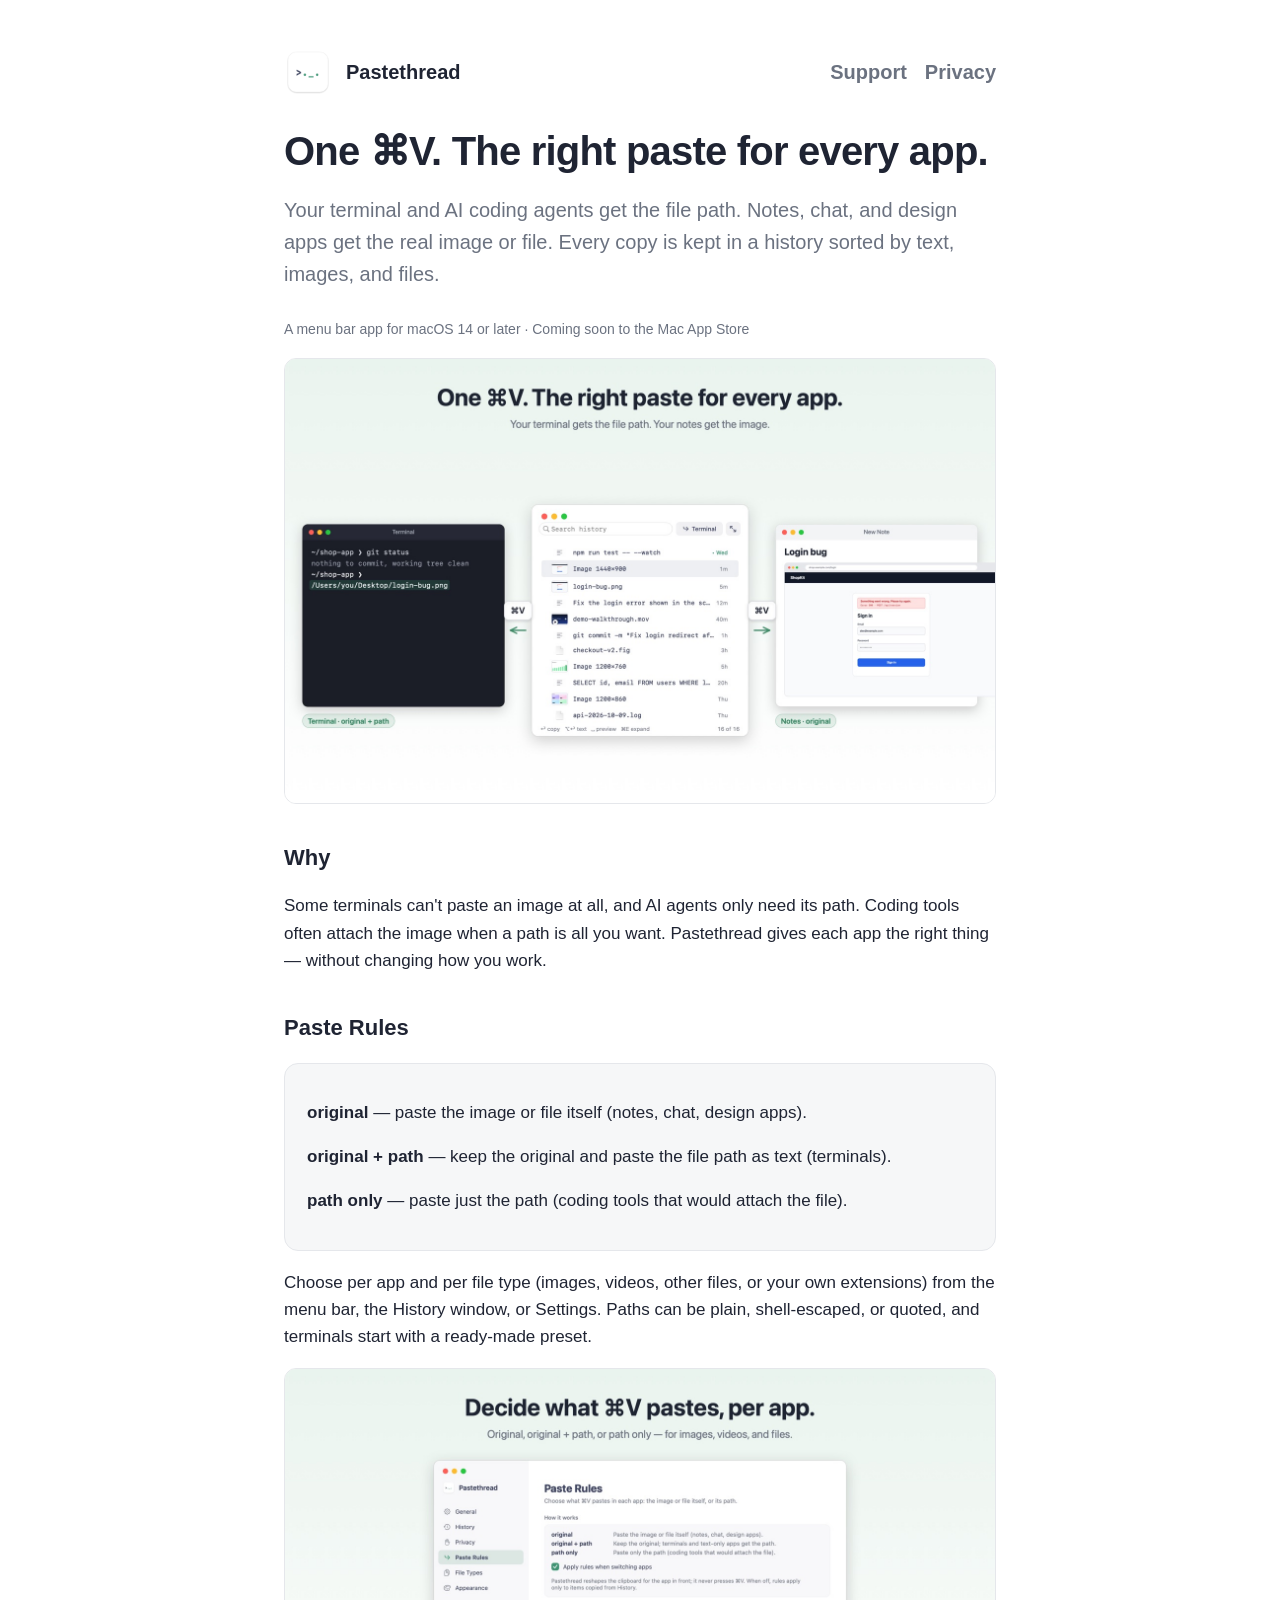
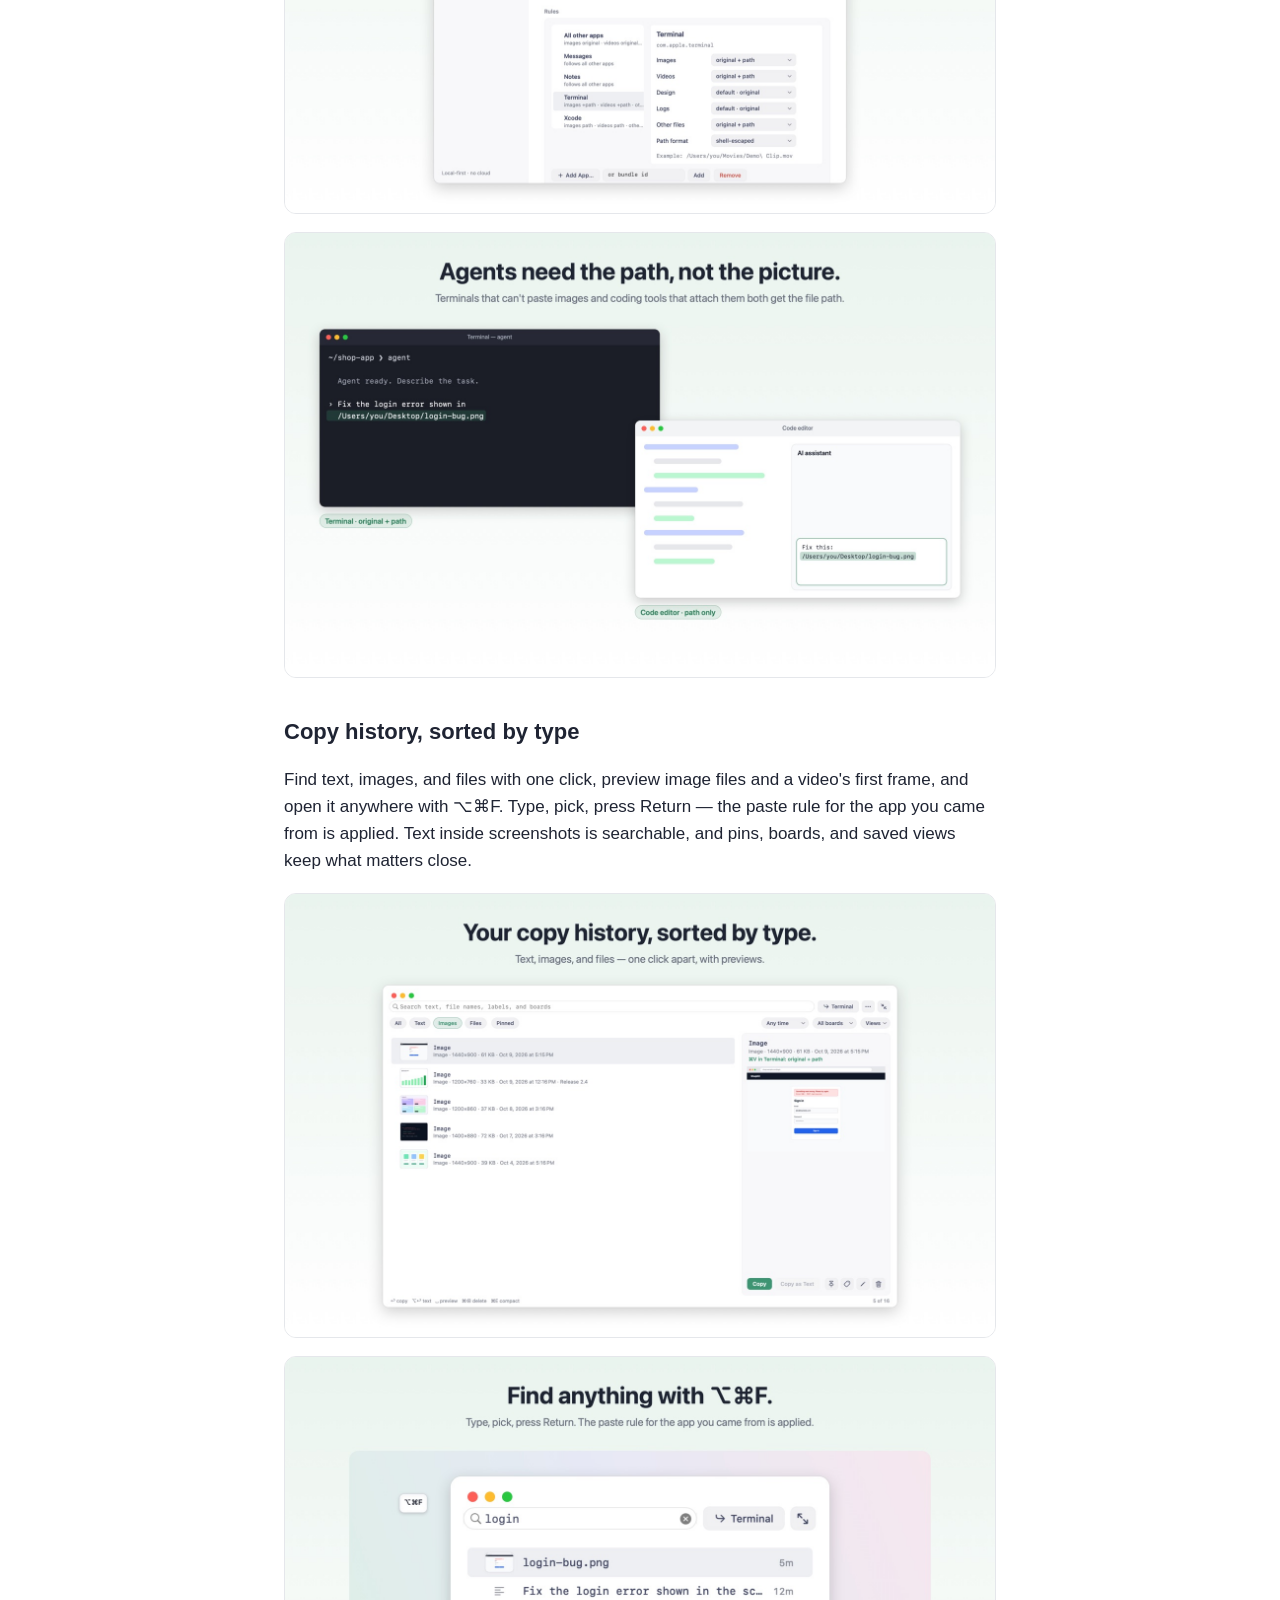
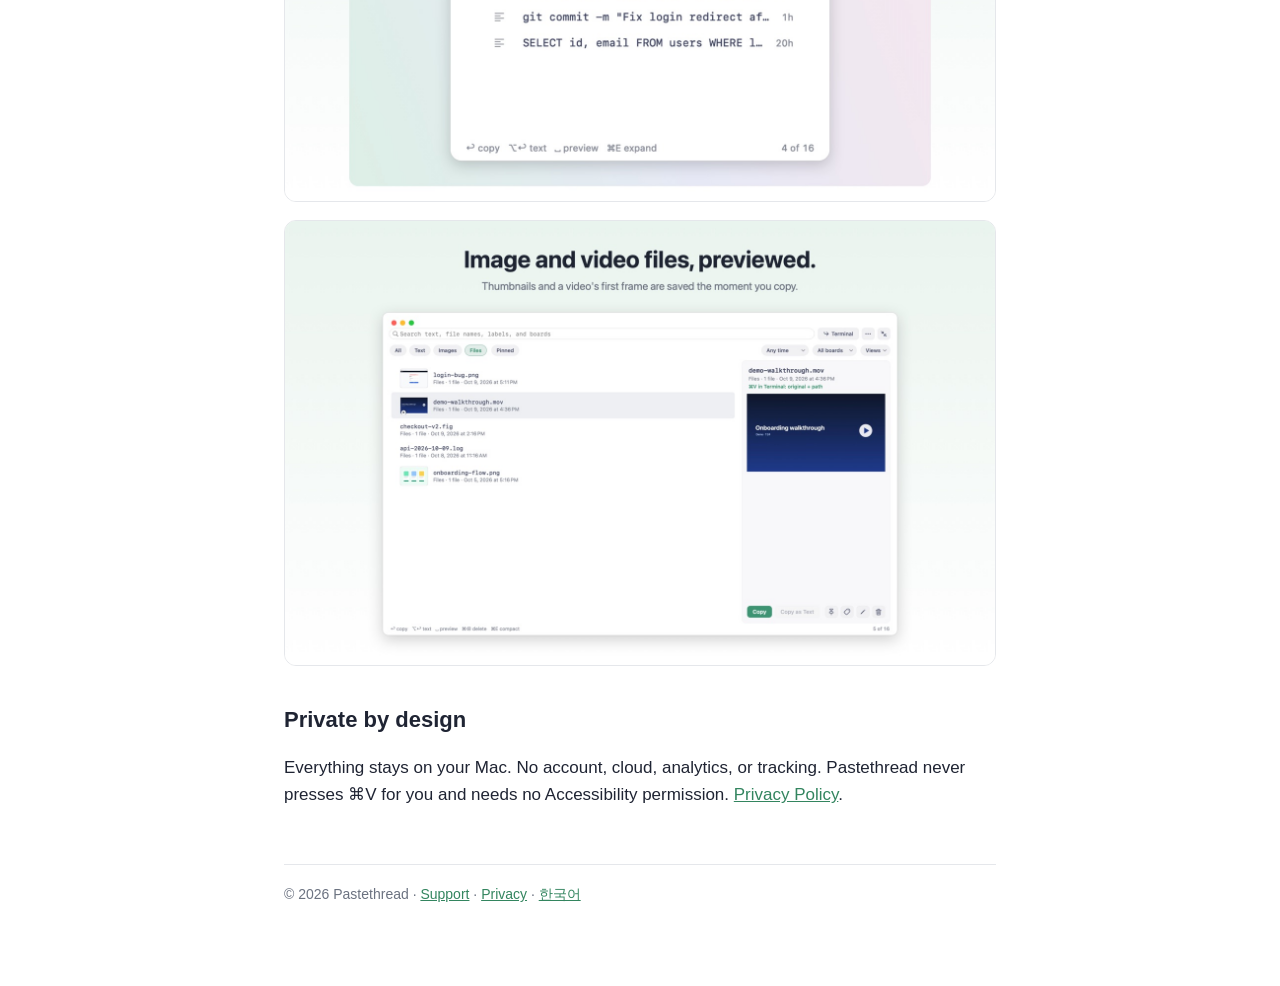
==== index.html @ ec55142c "Pastethread website: home, support, privacy (EN/KO) and product README" ====
<!doctype html>
<html lang="en">
<head>
<meta charset="utf-8">
<meta name="viewport" content="width=device-width, initial-scale=1">
<title>Pastethread — One ⌘V. The right paste for every app.</title>
<meta name="description" content="Pastethread makes ⌘V paste a file path for your terminal and AI coding agents, and the real image or file everywhere else.">
<link rel="stylesheet" href="style.css">
</head>
<body>
<main>
<header><img src="icon.png" alt=""><a href="./">Pastethread</a>
<nav><a href="support.html">Support</a><a href="privacy.html">Privacy</a></nav></header>

<h1>One ⌘V. The right paste for every app.</h1>
<p class="lead">Your terminal and AI coding agents get the file path. Notes, chat, and design apps get the real image or file. Every copy is kept in a history sorted by text, images, and files.</p>
<p class="lang">A menu bar app for macOS 14 or later · Coming soon to the Mac App Store</p>
<img class="shot" src="images/en/01-one-paste.jpg" alt="One ⌘V. The right paste for every app." loading="lazy" width="1440" height="900">

<h2>Why</h2>
<p>Some terminals can't paste an image at all, and AI agents only need its path. Coding tools often attach the image when a path is all you want. Pastethread gives each app the right thing — without changing how you work.</p>

<h2>Paste Rules</h2>
<div class="card">
<p><strong>original</strong> — paste the image or file itself (notes, chat, design apps).</p>
<p><strong>original + path</strong> — keep the original and paste the file path as text (terminals).</p>
<p><strong>path only</strong> — paste just the path (coding tools that would attach the file).</p>
</div>
<p>Choose per app and per file type (images, videos, other files, or your own extensions) from the menu bar, the History window, or Settings. Paths can be plain, shell-escaped, or quoted, and terminals start with a ready-made preset.</p>
<img class="shot" src="images/en/02-paste-rules.jpg" alt="Decide what ⌘V pastes, per app." loading="lazy" width="1440" height="900">
<img class="shot" src="images/en/03-agents-need-paths.jpg" alt="Agents need the path, not the picture." loading="lazy" width="1440" height="900">

<h2>Copy history, sorted by type</h2>
<p>Find text, images, and files with one click, preview image files and a video's first frame, and open it anywhere with ⌥⌘F. Type, pick, press Return — the paste rule for the app you came from is applied. Text inside screenshots is searchable, and pins, boards, and saved views keep what matters close.</p>
<img class="shot" src="images/en/04-history-by-type.jpg" alt="Your copy history, sorted by type." loading="lazy" width="1440" height="900">
<img class="shot" src="images/en/05-find-fast.jpg" alt="Find anything with ⌥⌘F." loading="lazy" width="1440" height="900">
<img class="shot" src="images/en/06-file-previews.jpg" alt="Image and video files, previewed." loading="lazy" width="1440" height="900">

<h2>Private by design</h2>
<p>Everything stays on your Mac. No account, cloud, analytics, or tracking. Pastethread never presses ⌘V for you and needs no Accessibility permission. <a href="privacy.html">Privacy Policy</a>.</p>

<footer>© 2026 Pastethread · <a href="support.html">Support</a> · <a href="privacy.html">Privacy</a> · <a href="ko/">한국어</a></footer>
</main>
</body>
</html>
---- style.css ----
:root { --ink: #1f2433; --muted: #6b7280; --accent: #33855f; --card: #f6f7f8; --line: #e5e7eb; }
@media (prefers-color-scheme: dark) { :root { --ink: #e5e7eb; --muted: #a1a7b3; --accent: #7bb897; --card: #232633; --line: #343846; } body { background: #161821; } }
* { box-sizing: border-box; }
body { margin: 0; font: 17px/1.6 -apple-system, BlinkMacSystemFont, "SF Pro Text", "Apple SD Gothic Neo", sans-serif; color: var(--ink); }
main { max-width: 760px; margin: 0 auto; padding: 48px 24px 80px; }
header { display: flex; align-items: center; gap: 14px; margin-bottom: 32px; }
header img { width: 48px; height: 48px; border-radius: 11px; }
header a { color: inherit; text-decoration: none; font-weight: 600; font-size: 20px; }
nav { margin-left: auto; display: flex; gap: 18px; font-size: 15px; }
nav a { color: var(--muted); text-decoration: none; }
nav a:hover { color: var(--accent); }
h1 { font-size: 40px; line-height: 1.15; margin: 0 0 12px; letter-spacing: -0.02em; }
h2 { font-size: 22px; margin: 36px 0 8px; }
p, li { color: var(--ink); }
.lead { font-size: 20px; color: var(--muted); margin-bottom: 28px; }
.card { background: var(--card); border: 1px solid var(--line); border-radius: 14px; padding: 18px 22px; margin: 18px 0; }
code { font: 15px ui-monospace, "SF Mono", Menlo, monospace; background: var(--card); border-radius: 6px; padding: 1px 6px; }
a { color: var(--accent); }
.button { display: inline-block; background: var(--accent); color: #fff; padding: 10px 18px; border-radius: 10px; text-decoration: none; font-weight: 600; }
footer { margin-top: 56px; color: var(--muted); font-size: 14px; border-top: 1px solid var(--line); padding-top: 18px; }
.lang { color: var(--muted); font-size: 14px; }
.shot { display: block; width: 100%; height: auto; border-radius: 12px; border: 1px solid var(--line); margin: 18px 0; }
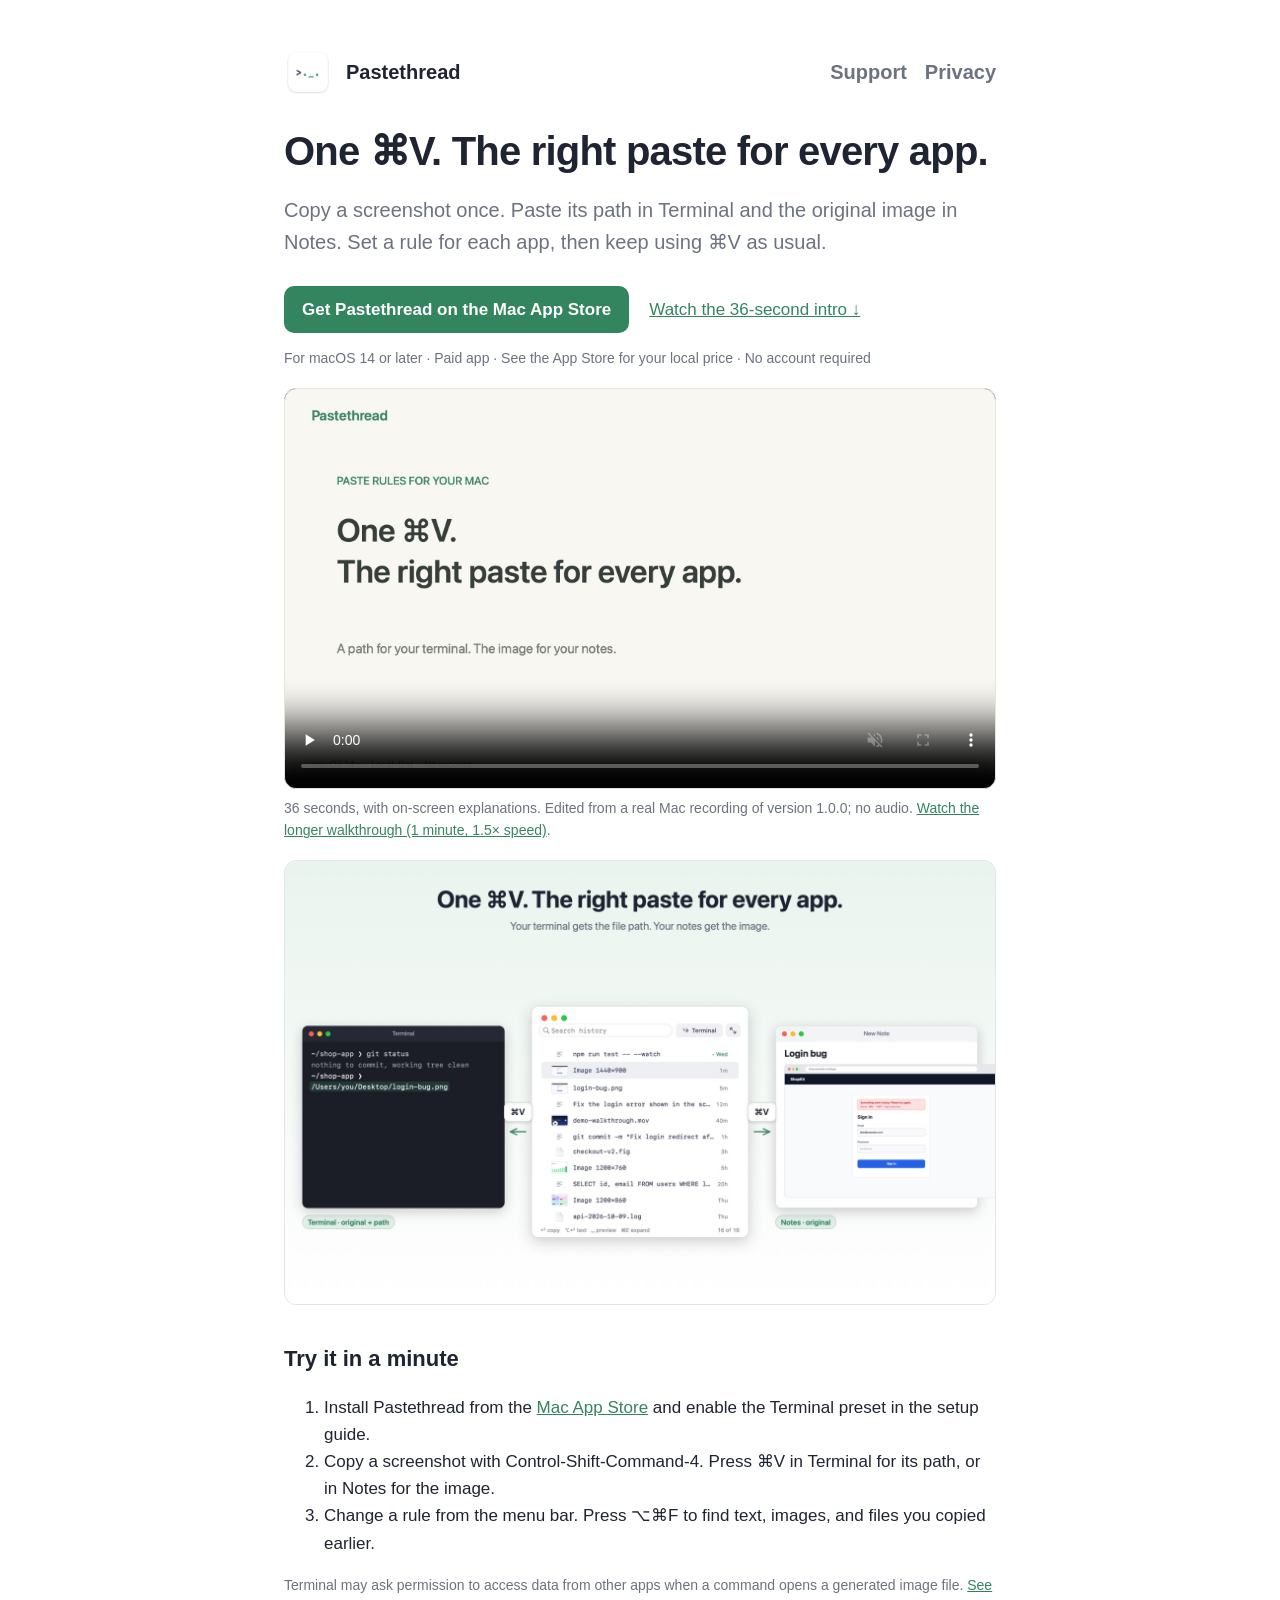
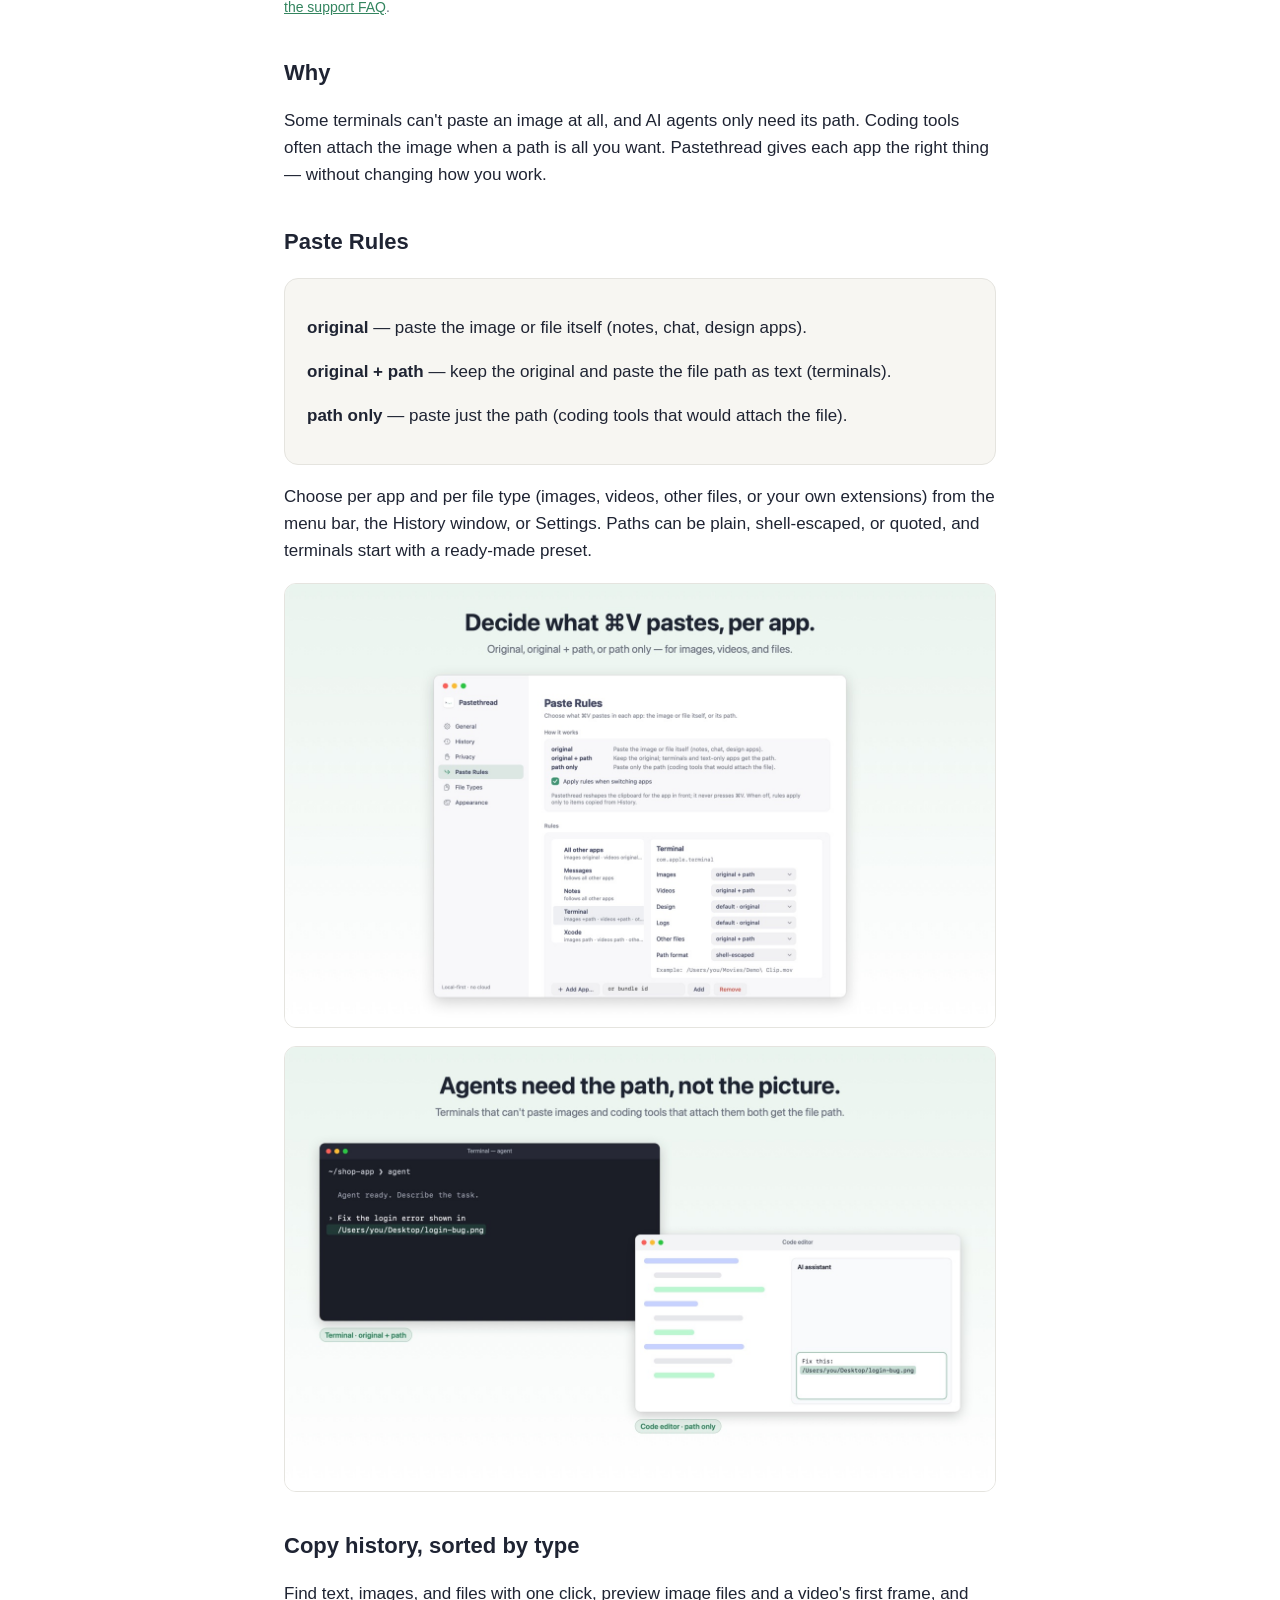
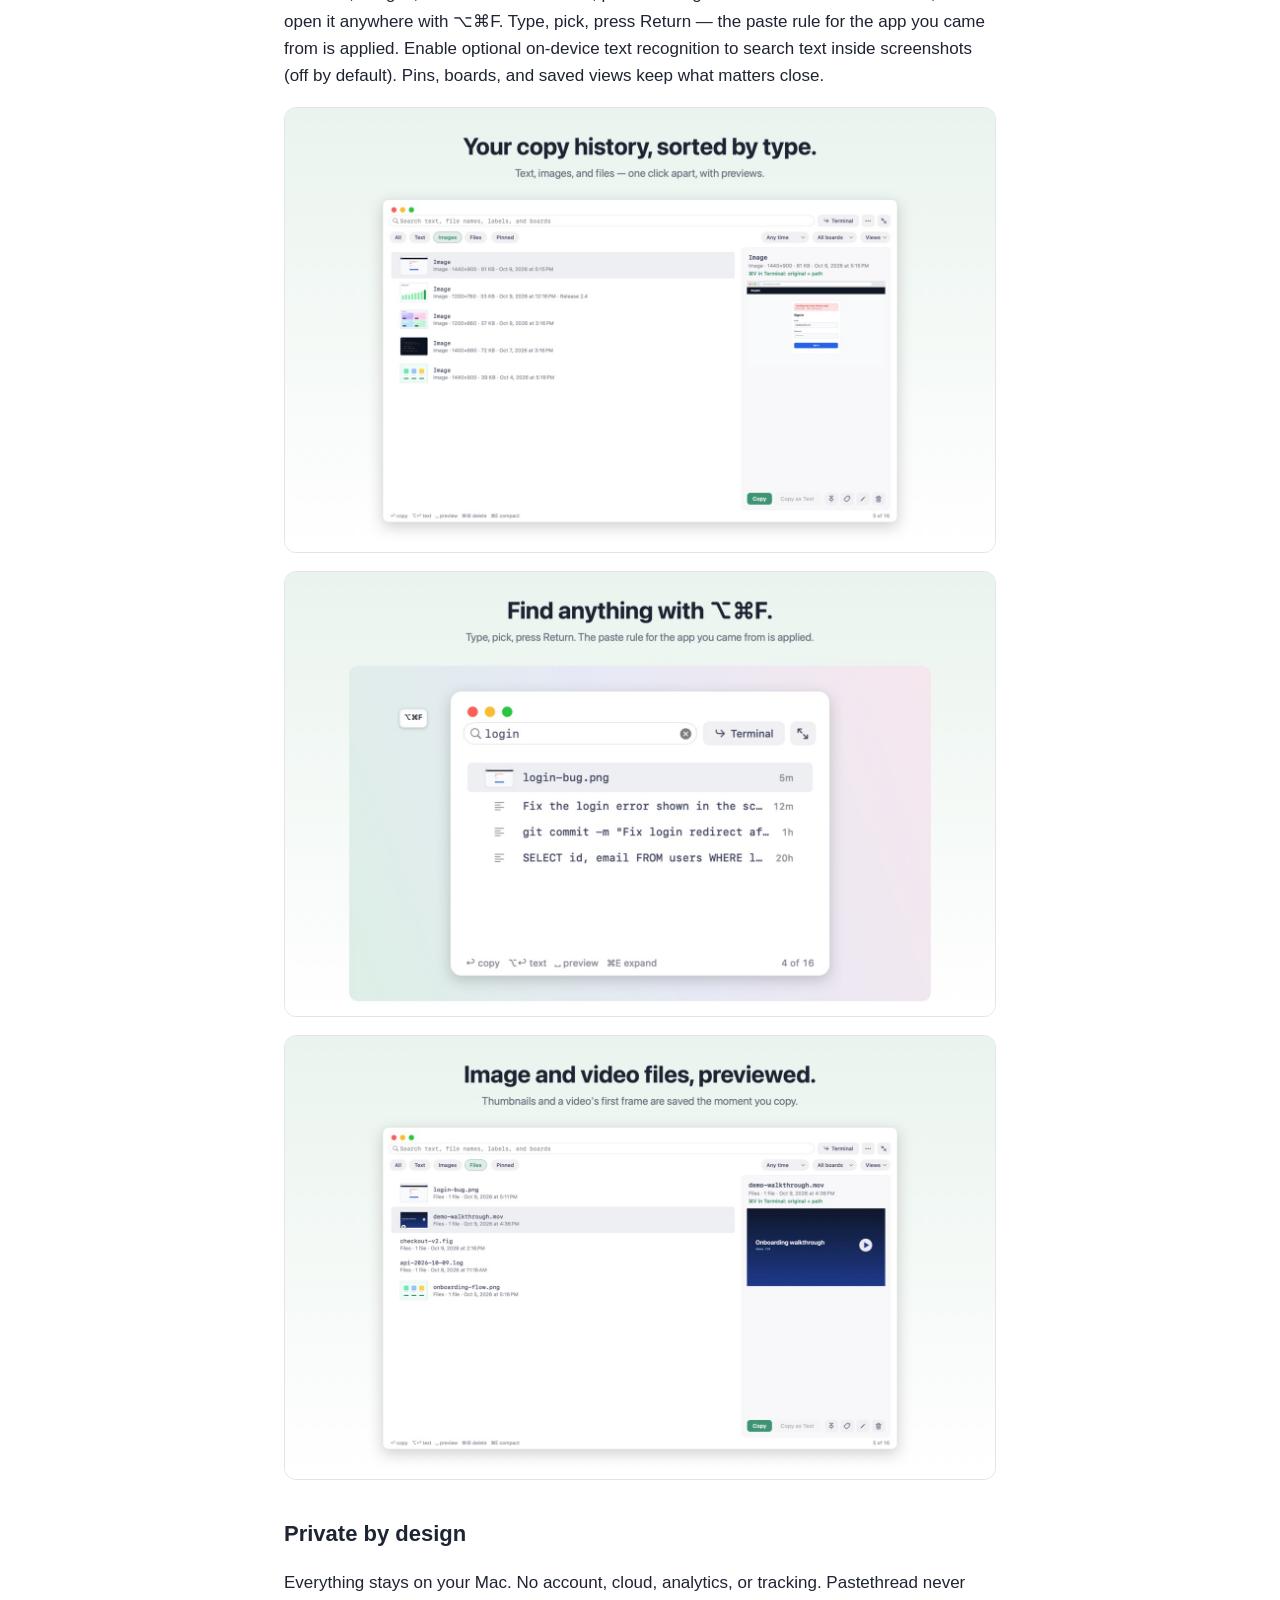
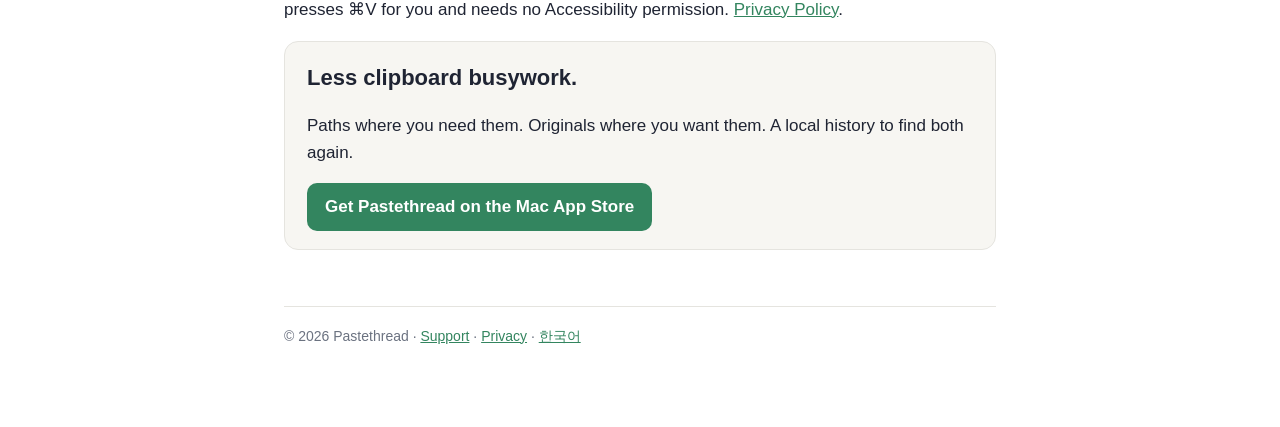
==== commit 9c7e7b5e: "Publish captioned introductions and Mac App Store purchase links" ====
--- a/index.html
+++ b/index.html
@@ -4,7 +4,13 @@
 <meta charset="utf-8">
 <meta name="viewport" content="width=device-width, initial-scale=1">
 <title>Pastethread — One ⌘V. The right paste for every app.</title>
-<meta name="description" content="Pastethread makes ⌘V paste a file path for your terminal and AI coding agents, and the real image or file everywhere else.">
+<meta name="description" content="Copy a screenshot once. Paste its path in Terminal and the original image in Notes. Pastethread is a local-first Mac clipboard manager, available on the Mac App Store.">
+<meta property="og:title" content="Pastethread — One ⌘V. The right paste for every app.">
+<meta property="og:description" content="A path in Terminal. The image in Notes. Watch the 36-second demo, then get Pastethread on the Mac App Store.">
+<meta property="og:type" content="website">
+<meta property="og:url" content="https://luke-cha.github.io/pastethread/">
+<meta property="og:image" content="https://luke-cha.github.io/pastethread/media/intro-poster-en.jpg">
+<meta name="twitter:card" content="summary_large_image">
 <link rel="stylesheet" href="style.css">
 </head>
 <body>
@@ -13,9 +19,25 @@
 <nav><a href="support.html">Support</a><a href="privacy.html">Privacy</a></nav></header>
 
 <h1>One ⌘V. The right paste for every app.</h1>
-<p class="lead">Your terminal and AI coding agents get the file path. Notes, chat, and design apps get the real image or file. Every copy is kept in a history sorted by text, images, and files.</p>
-<p class="lang">A menu bar app for macOS 14 or later · Coming soon to the Mac App Store</p>
+<p class="lead">Copy a screenshot once. Paste its path in Terminal and the original image in Notes. Set a rule for each app, then keep using ⌘V as usual.</p>
+<div class="actions"><a class="button" href="https://apps.apple.com/app/id6820030486">Get Pastethread on the Mac App Store</a><a href="#demo">Watch the 36-second intro ↓</a></div>
+<p class="lang">For macOS 14 or later · Paid app · See the App Store for your local price · No account required</p>
+<figure id="demo">
+<video class="shot" aria-label="Pastethread: a path in Terminal, an image in Notes, and searchable copy history" controls muted playsinline preload="none" poster="media/intro-poster-en.jpg" width="1920" height="1080">
+<source src="media/intro-en.mp4" type="video/mp4">
+<a href="media/intro-en.mp4">Watch the introduction (MP4)</a>
+</video>
+<figcaption>36 seconds, with on-screen explanations. Edited from a real Mac recording of version 1.0.0; no audio. <a href="media/demo.mp4">Watch the longer walkthrough (1 minute, 1.5× speed)</a>.</figcaption>
+</figure>
 <img class="shot" src="images/en/01-one-paste.jpg" alt="One ⌘V. The right paste for every app." loading="lazy" width="1440" height="900">
+
+<h2>Try it in a minute</h2>
+<ol>
+<li>Install Pastethread from the <a href="https://apps.apple.com/app/id6820030486">Mac App Store</a> and enable the Terminal preset in the setup guide.</li>
+<li>Copy a screenshot with Control-Shift-Command-4. Press ⌘V in Terminal for its path, or in Notes for the image.</li>
+<li>Change a rule from the menu bar. Press ⌥⌘F to find text, images, and files you copied earlier.</li>
+</ol>
+<p class="lang">Terminal may ask permission to access data from other apps when a command opens a generated image file. <a href="support.html">See the support FAQ</a>.</p>
 
 <h2>Why</h2>
 <p>Some terminals can't paste an image at all, and AI agents only need its path. Coding tools often attach the image when a path is all you want. Pastethread gives each app the right thing — without changing how you work.</p>
@@ -31,7 +53,7 @@
 <img class="shot" src="images/en/03-agents-need-paths.jpg" alt="Agents need the path, not the picture." loading="lazy" width="1440" height="900">
 
 <h2>Copy history, sorted by type</h2>
-<p>Find text, images, and files with one click, preview image files and a video's first frame, and open it anywhere with ⌥⌘F. Type, pick, press Return — the paste rule for the app you came from is applied. Text inside screenshots is searchable, and pins, boards, and saved views keep what matters close.</p>
+<p>Find text, images, and files with one click, preview image files and a video's first frame, and open it anywhere with ⌥⌘F. Type, pick, press Return — the paste rule for the app you came from is applied. Enable optional on-device text recognition to search text inside screenshots (off by default). Pins, boards, and saved views keep what matters close.</p>
 <img class="shot" src="images/en/04-history-by-type.jpg" alt="Your copy history, sorted by type." loading="lazy" width="1440" height="900">
 <img class="shot" src="images/en/05-find-fast.jpg" alt="Find anything with ⌥⌘F." loading="lazy" width="1440" height="900">
 <img class="shot" src="images/en/06-file-previews.jpg" alt="Image and video files, previewed." loading="lazy" width="1440" height="900">
@@ -39,6 +61,7 @@
 <h2>Private by design</h2>
 <p>Everything stays on your Mac. No account, cloud, analytics, or tracking. Pastethread never presses ⌘V for you and needs no Accessibility permission. <a href="privacy.html">Privacy Policy</a>.</p>
 
+<div class="card"><h2>Less clipboard busywork.</h2><p>Paths where you need them. Originals where you want them. A local history to find both again.</p><a class="button" href="https://apps.apple.com/app/id6820030486">Get Pastethread on the Mac App Store</a></div>
 <footer>© 2026 Pastethread · <a href="support.html">Support</a> · <a href="privacy.html">Privacy</a> · <a href="ko/">한국어</a></footer>
 </main>
 </body>
--- a/style.css
+++ b/style.css
@@ -1,5 +1,5 @@
-:root { --ink: #1f2433; --muted: #6b7280; --accent: #33855f; --card: #f6f7f8; --line: #e5e7eb; }
-@media (prefers-color-scheme: dark) { :root { --ink: #e5e7eb; --muted: #a1a7b3; --accent: #7bb897; --card: #232633; --line: #343846; } body { background: #161821; } }
+:root { --ink: #1f2433; --muted: #6b7280; --accent: #33855f; --card: #f7f6f2; --line: #e5e4df; }
+@media (prefers-color-scheme: dark) { :root { --ink: #e5e7eb; --muted: #a1a7b3; --accent: #7bb897; --card: #232633; --line: #343846; --button-ink: #13231a; } body { background: #161821; } }
 * { box-sizing: border-box; }
 body { margin: 0; font: 17px/1.6 -apple-system, BlinkMacSystemFont, "SF Pro Text", "Apple SD Gothic Neo", sans-serif; color: var(--ink); }
 main { max-width: 760px; margin: 0 auto; padding: 48px 24px 80px; }
@@ -16,7 +16,14 @@
 .card { background: var(--card); border: 1px solid var(--line); border-radius: 14px; padding: 18px 22px; margin: 18px 0; }
 code { font: 15px ui-monospace, "SF Mono", Menlo, monospace; background: var(--card); border-radius: 6px; padding: 1px 6px; }
 a { color: var(--accent); }
-.button { display: inline-block; background: var(--accent); color: #fff; padding: 10px 18px; border-radius: 10px; text-decoration: none; font-weight: 600; }
+.button { display: inline-block; background: var(--accent); color: var(--button-ink, #fff); padding: 10px 18px; border-radius: 10px; text-decoration: none; font-weight: 600; }
 footer { margin-top: 56px; color: var(--muted); font-size: 14px; border-top: 1px solid var(--line); padding-top: 18px; }
 .lang { color: var(--muted); font-size: 14px; }
 .shot { display: block; width: 100%; height: auto; border-radius: 12px; border: 1px solid var(--line); margin: 18px 0; }
+.actions { display: flex; align-items: center; flex-wrap: wrap; gap: 14px 20px; margin: 24px 0 12px; }
+a:focus-visible, video:focus-visible { outline: 3px solid var(--accent); outline-offset: 5px; }
+.card h2 { margin-top: 0; }
+@media (max-width: 480px) { main { padding: 28px 18px 56px; } h1 { font-size: 33px; } header { gap: 10px; } nav { gap: 12px; } nav a { font-size: 14px; } }
+figure { margin: 18px 0; }
+figure .shot { margin: 0; background: #000; }
+figcaption { color: var(--muted); font-size: 14px; margin-top: 8px; }
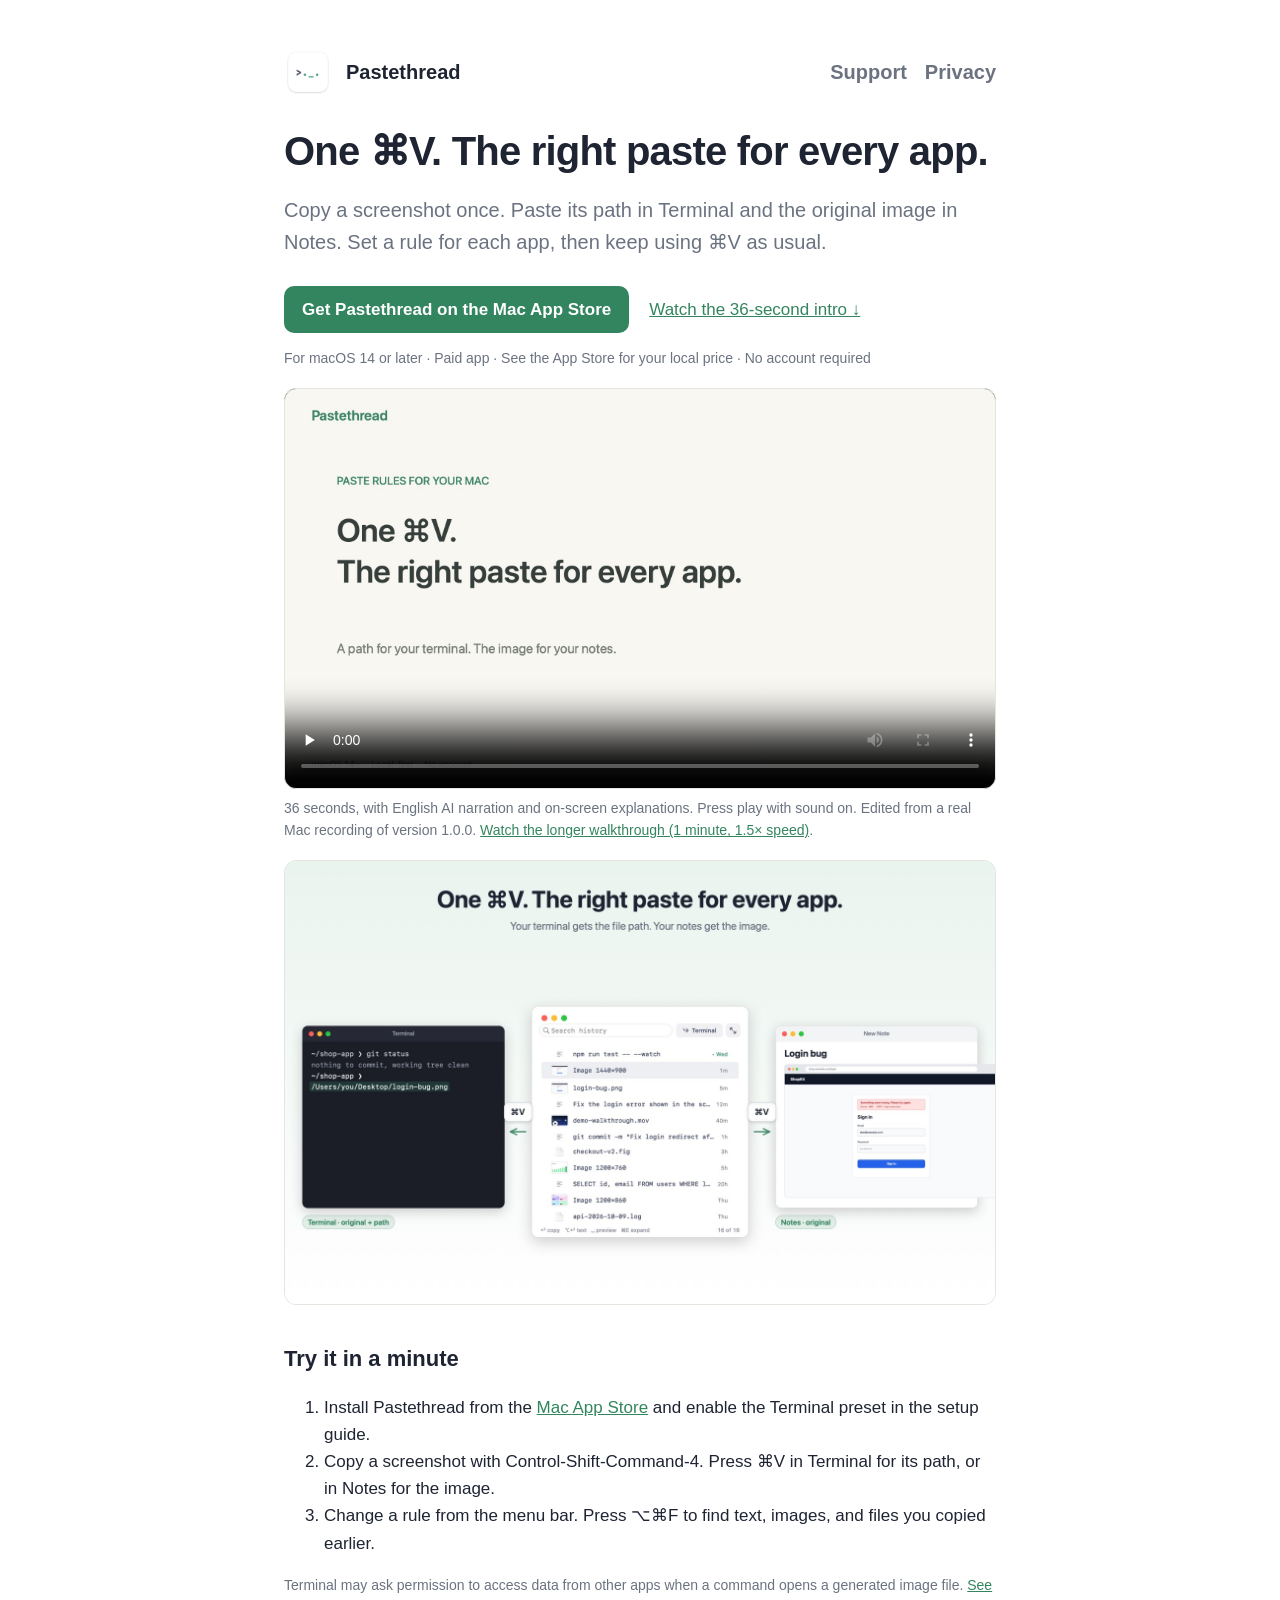
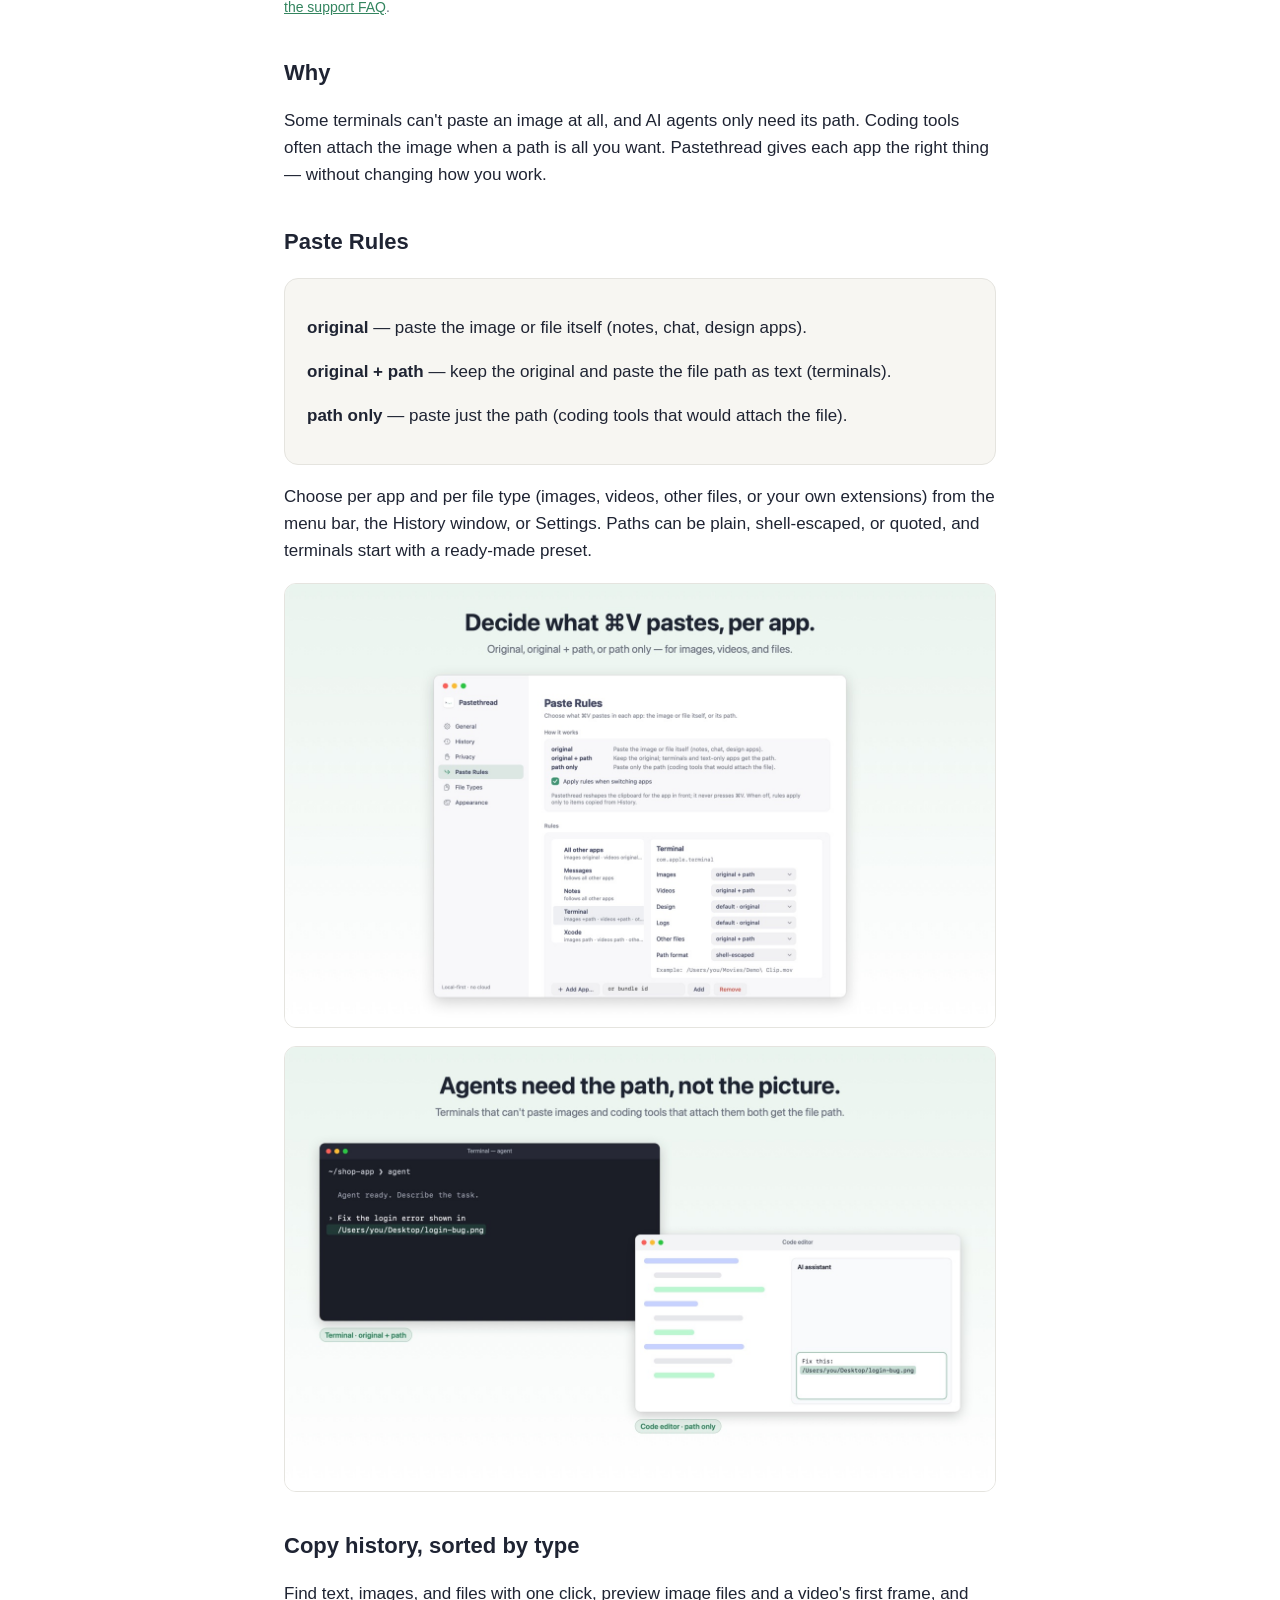
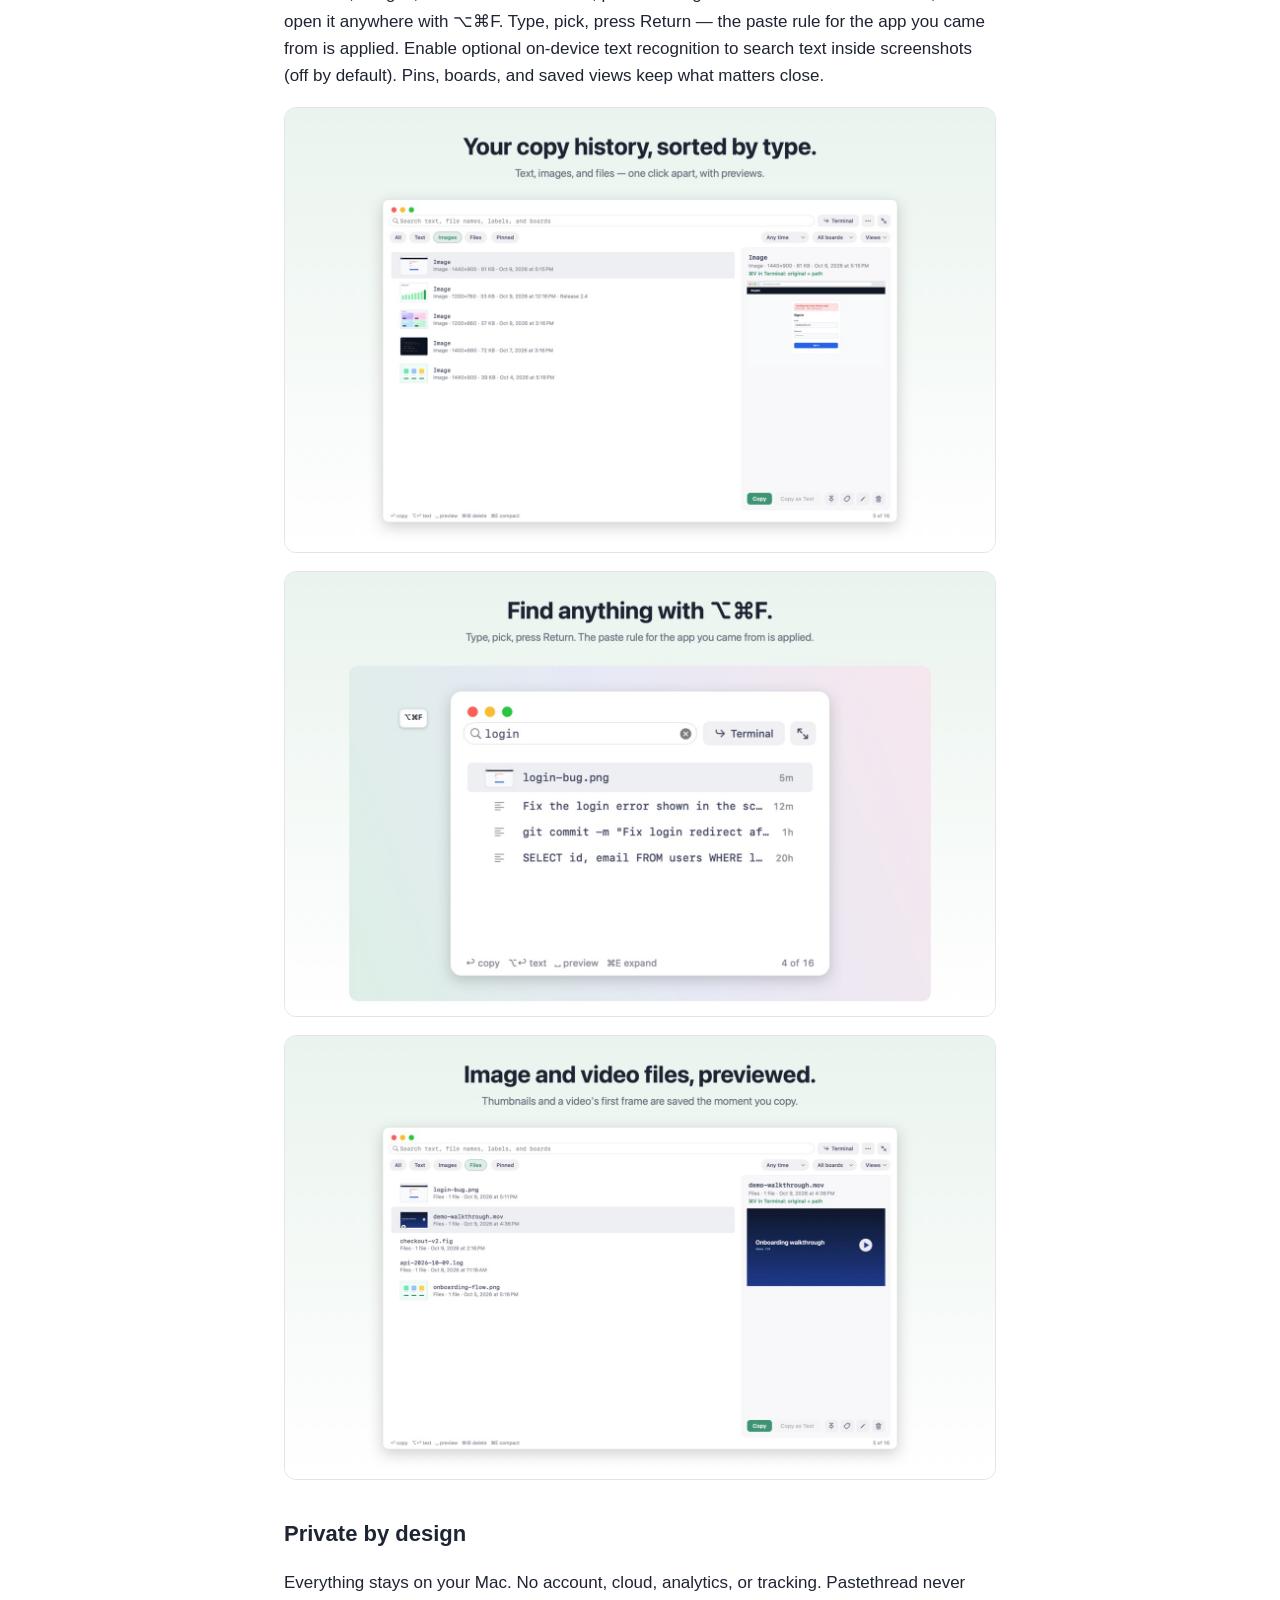
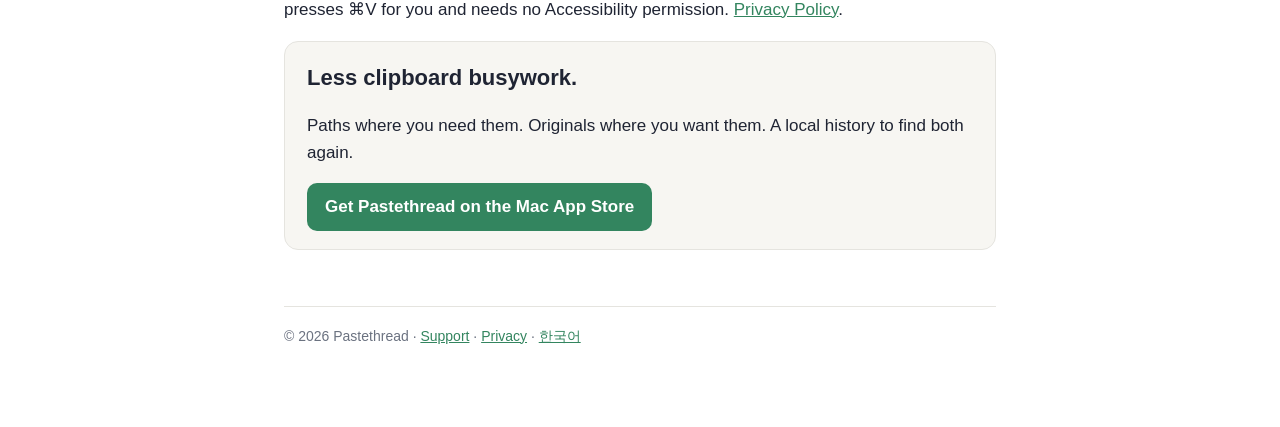
==== commit e4a9e18e: "Add English and Korean AI narration to introduction videos" ====
--- a/index.html
+++ b/index.html
@@ -23,11 +23,11 @@
 <div class="actions"><a class="button" href="https://apps.apple.com/app/id6820030486">Get Pastethread on the Mac App Store</a><a href="#demo">Watch the 36-second intro ↓</a></div>
 <p class="lang">For macOS 14 or later · Paid app · See the App Store for your local price · No account required</p>
 <figure id="demo">
-<video class="shot" aria-label="Pastethread: a path in Terminal, an image in Notes, and searchable copy history" controls muted playsinline preload="none" poster="media/intro-poster-en.jpg" width="1920" height="1080">
-<source src="media/intro-en.mp4" type="video/mp4">
-<a href="media/intro-en.mp4">Watch the introduction (MP4)</a>
+<video class="shot" aria-label="Pastethread: a path in Terminal, an image in Notes, and searchable copy history" controls playsinline preload="none" poster="media/intro-poster-en.jpg" width="1920" height="1080">
+<source src="media/intro-en-narrated.mp4" type="video/mp4">
+<a href="media/intro-en-narrated.mp4">Watch the introduction (MP4)</a>
 </video>
-<figcaption>36 seconds, with on-screen explanations. Edited from a real Mac recording of version 1.0.0; no audio. <a href="media/demo.mp4">Watch the longer walkthrough (1 minute, 1.5× speed)</a>.</figcaption>
+<figcaption>36 seconds, with English AI narration and on-screen explanations. Press play with sound on. Edited from a real Mac recording of version 1.0.0. <a href="media/demo.mp4">Watch the longer walkthrough (1 minute, 1.5× speed)</a>.</figcaption>
 </figure>
 <img class="shot" src="images/en/01-one-paste.jpg" alt="One ⌘V. The right paste for every app." loading="lazy" width="1440" height="900">
 
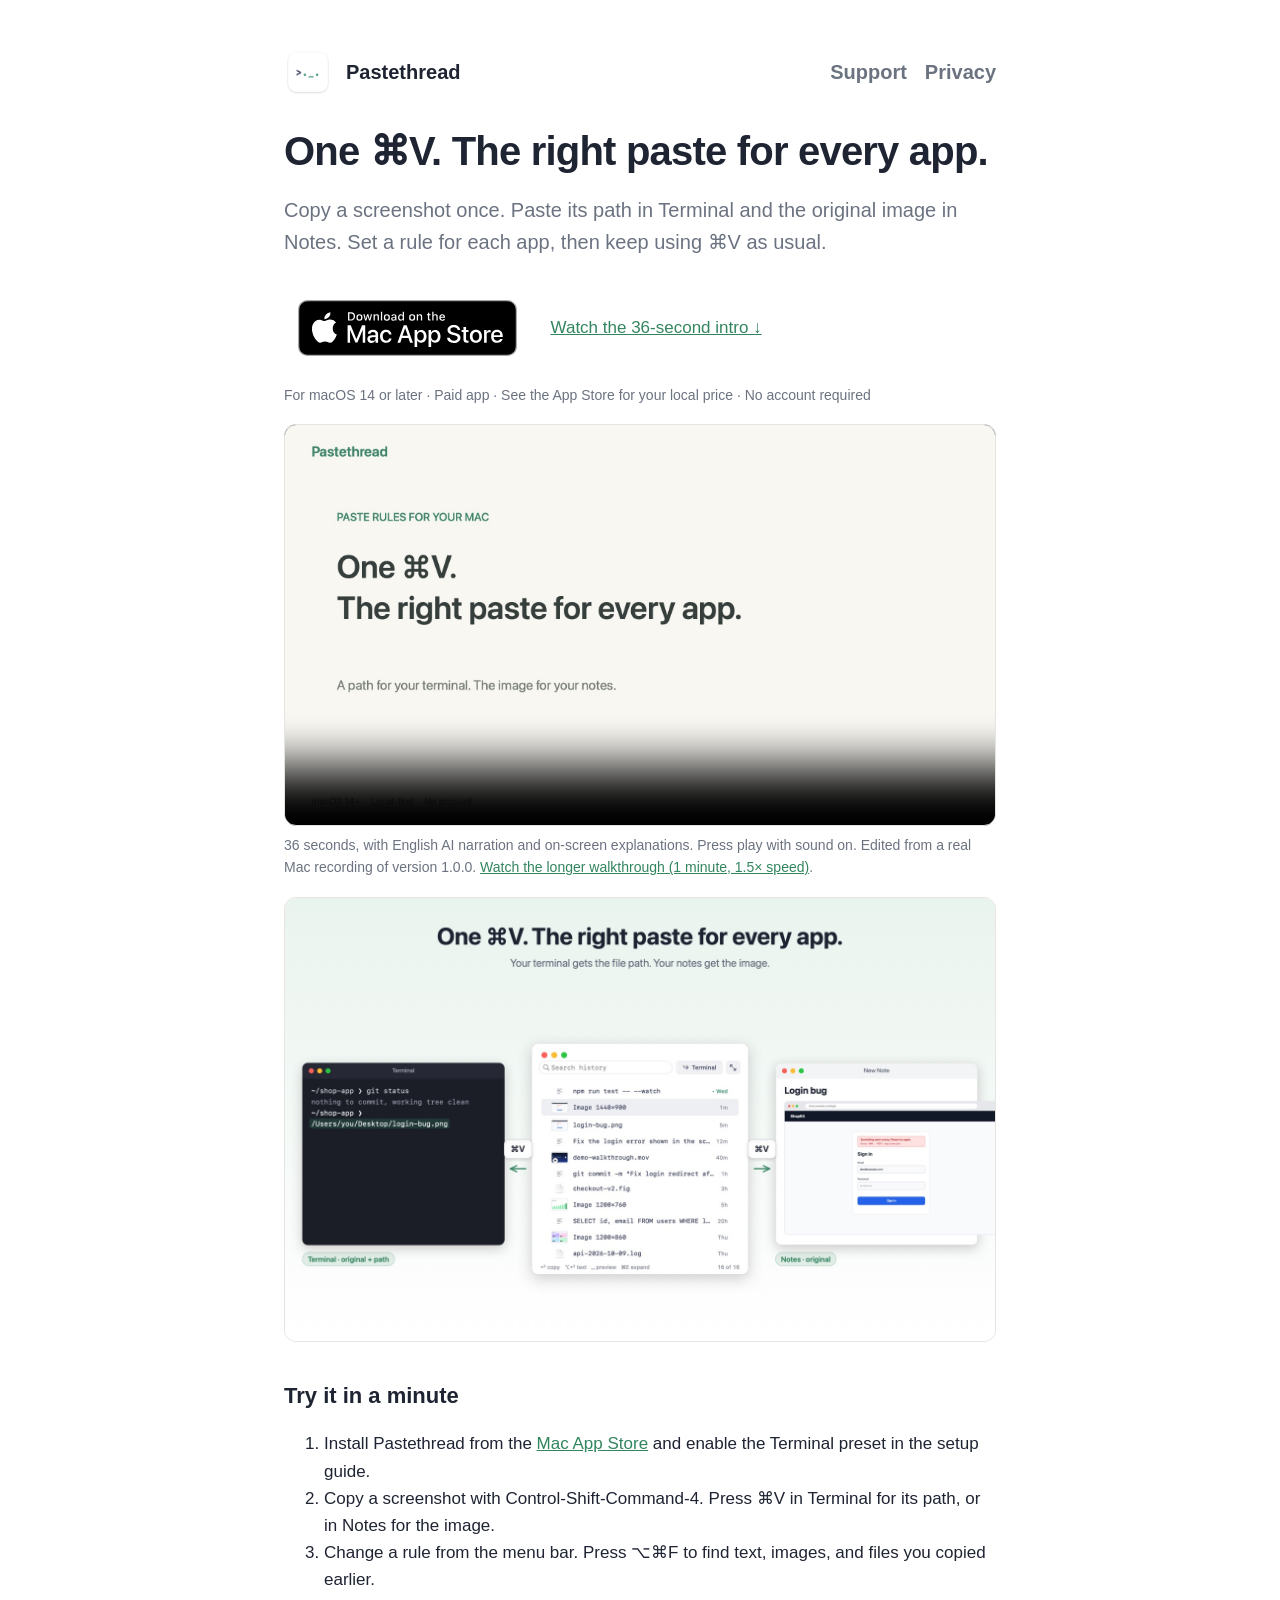
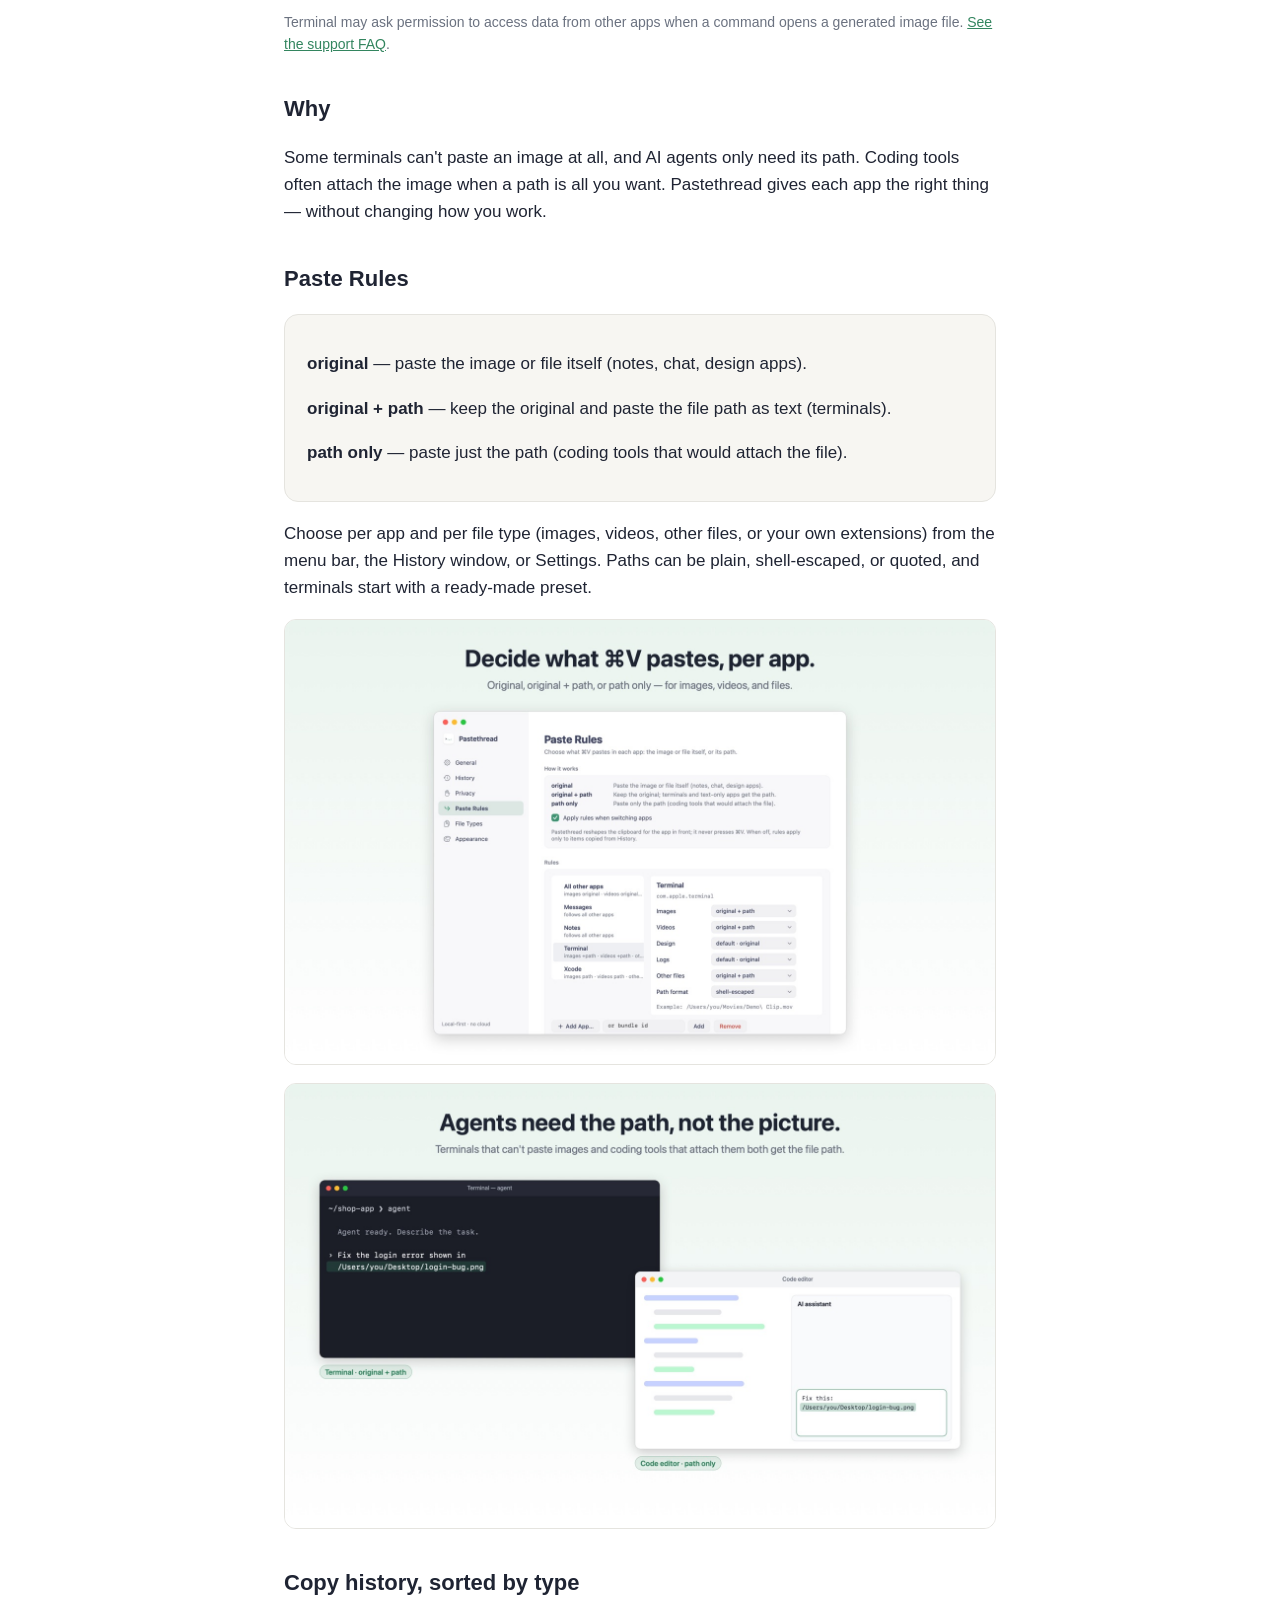
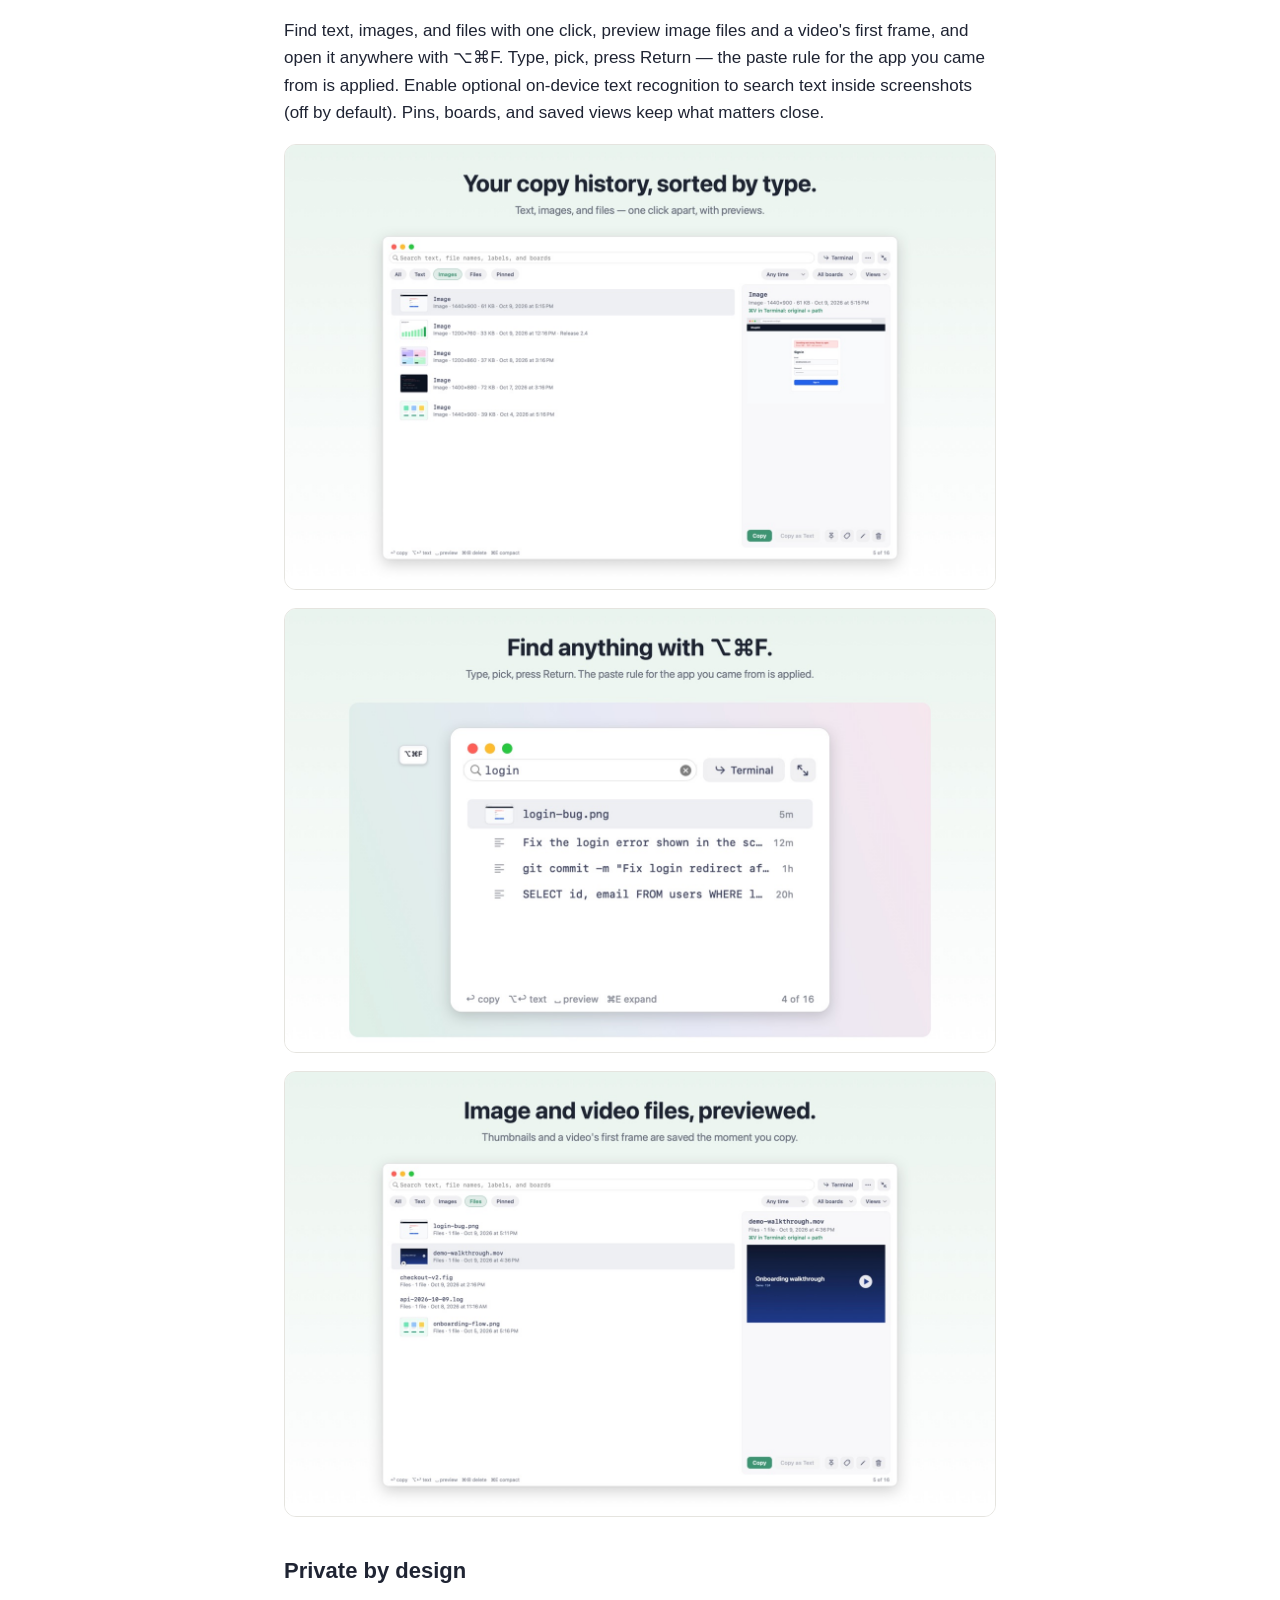
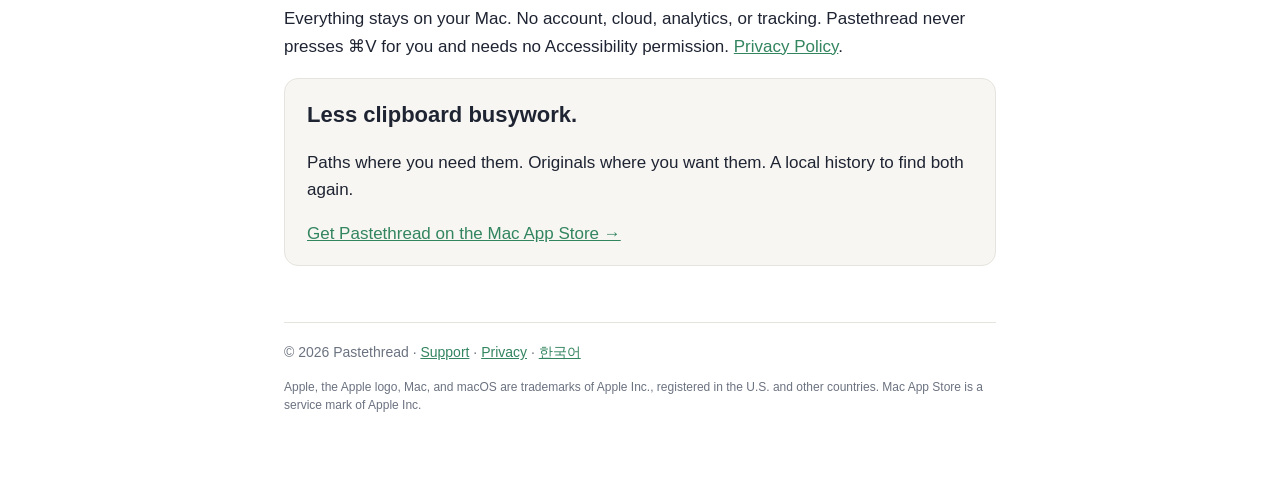
==== commit dac31e45: "Use official localized Mac App Store download badges" ====
--- a/index.html
+++ b/index.html
@@ -20,7 +20,7 @@
 
 <h1>One ⌘V. The right paste for every app.</h1>
 <p class="lead">Copy a screenshot once. Paste its path in Terminal and the original image in Notes. Set a rule for each app, then keep using ⌘V as usual.</p>
-<div class="actions"><a class="button" href="https://apps.apple.com/app/id6820030486">Get Pastethread on the Mac App Store</a><a href="#demo">Watch the 36-second intro ↓</a></div>
+<div class="actions"><a class="store-badge" href="https://apps.apple.com/app/id6820030486"><img src="images/badges/mac-app-store-en.svg" width="156" height="40" alt="Download on the Mac App Store"></a><a href="#demo">Watch the 36-second intro ↓</a></div>
 <p class="lang">For macOS 14 or later · Paid app · See the App Store for your local price · No account required</p>
 <figure id="demo">
 <video class="shot" aria-label="Pastethread: a path in Terminal, an image in Notes, and searchable copy history" controls playsinline preload="none" poster="media/intro-poster-en.jpg" width="1920" height="1080">
@@ -61,8 +61,8 @@
 <h2>Private by design</h2>
 <p>Everything stays on your Mac. No account, cloud, analytics, or tracking. Pastethread never presses ⌘V for you and needs no Accessibility permission. <a href="privacy.html">Privacy Policy</a>.</p>
 
-<div class="card"><h2>Less clipboard busywork.</h2><p>Paths where you need them. Originals where you want them. A local history to find both again.</p><a class="button" href="https://apps.apple.com/app/id6820030486">Get Pastethread on the Mac App Store</a></div>
-<footer>© 2026 Pastethread · <a href="support.html">Support</a> · <a href="privacy.html">Privacy</a> · <a href="ko/">한국어</a></footer>
+<div class="card"><h2>Less clipboard busywork.</h2><p>Paths where you need them. Originals where you want them. A local history to find both again.</p><a href="https://apps.apple.com/app/id6820030486">Get Pastethread on the Mac App Store →</a></div>
+<footer>© 2026 Pastethread · <a href="support.html">Support</a> · <a href="privacy.html">Privacy</a> · <a href="ko/">한국어</a><p class="legal">Apple, the Apple logo, Mac, and macOS are trademarks of Apple Inc., registered in the U.S. and other countries. Mac App Store is a service mark of Apple Inc.</p></footer>
 </main>
 </body>
 </html>
--- a/style.css
+++ b/style.css
@@ -21,6 +21,10 @@
 .lang { color: var(--muted); font-size: 14px; }
 .shot { display: block; width: 100%; height: auto; border-radius: 12px; border: 1px solid var(--line); margin: 18px 0; }
 .actions { display: flex; align-items: center; flex-wrap: wrap; gap: 14px 20px; margin: 24px 0 12px; }
+/* Apple-provided artwork, unchanged; 56px height with one-quarter-height clear space. */
+.store-badge { display: inline-flex; padding: 14px; }
+.store-badge img { display: block; height: 56px; width: auto; }
+.legal { color: var(--muted); font-size: 12px; line-height: 1.5; margin: 14px 0 0; }
 a:focus-visible, video:focus-visible { outline: 3px solid var(--accent); outline-offset: 5px; }
 .card h2 { margin-top: 0; }
 @media (max-width: 480px) { main { padding: 28px 18px 56px; } h1 { font-size: 33px; } header { gap: 10px; } nav { gap: 12px; } nav a { font-size: 14px; } }
